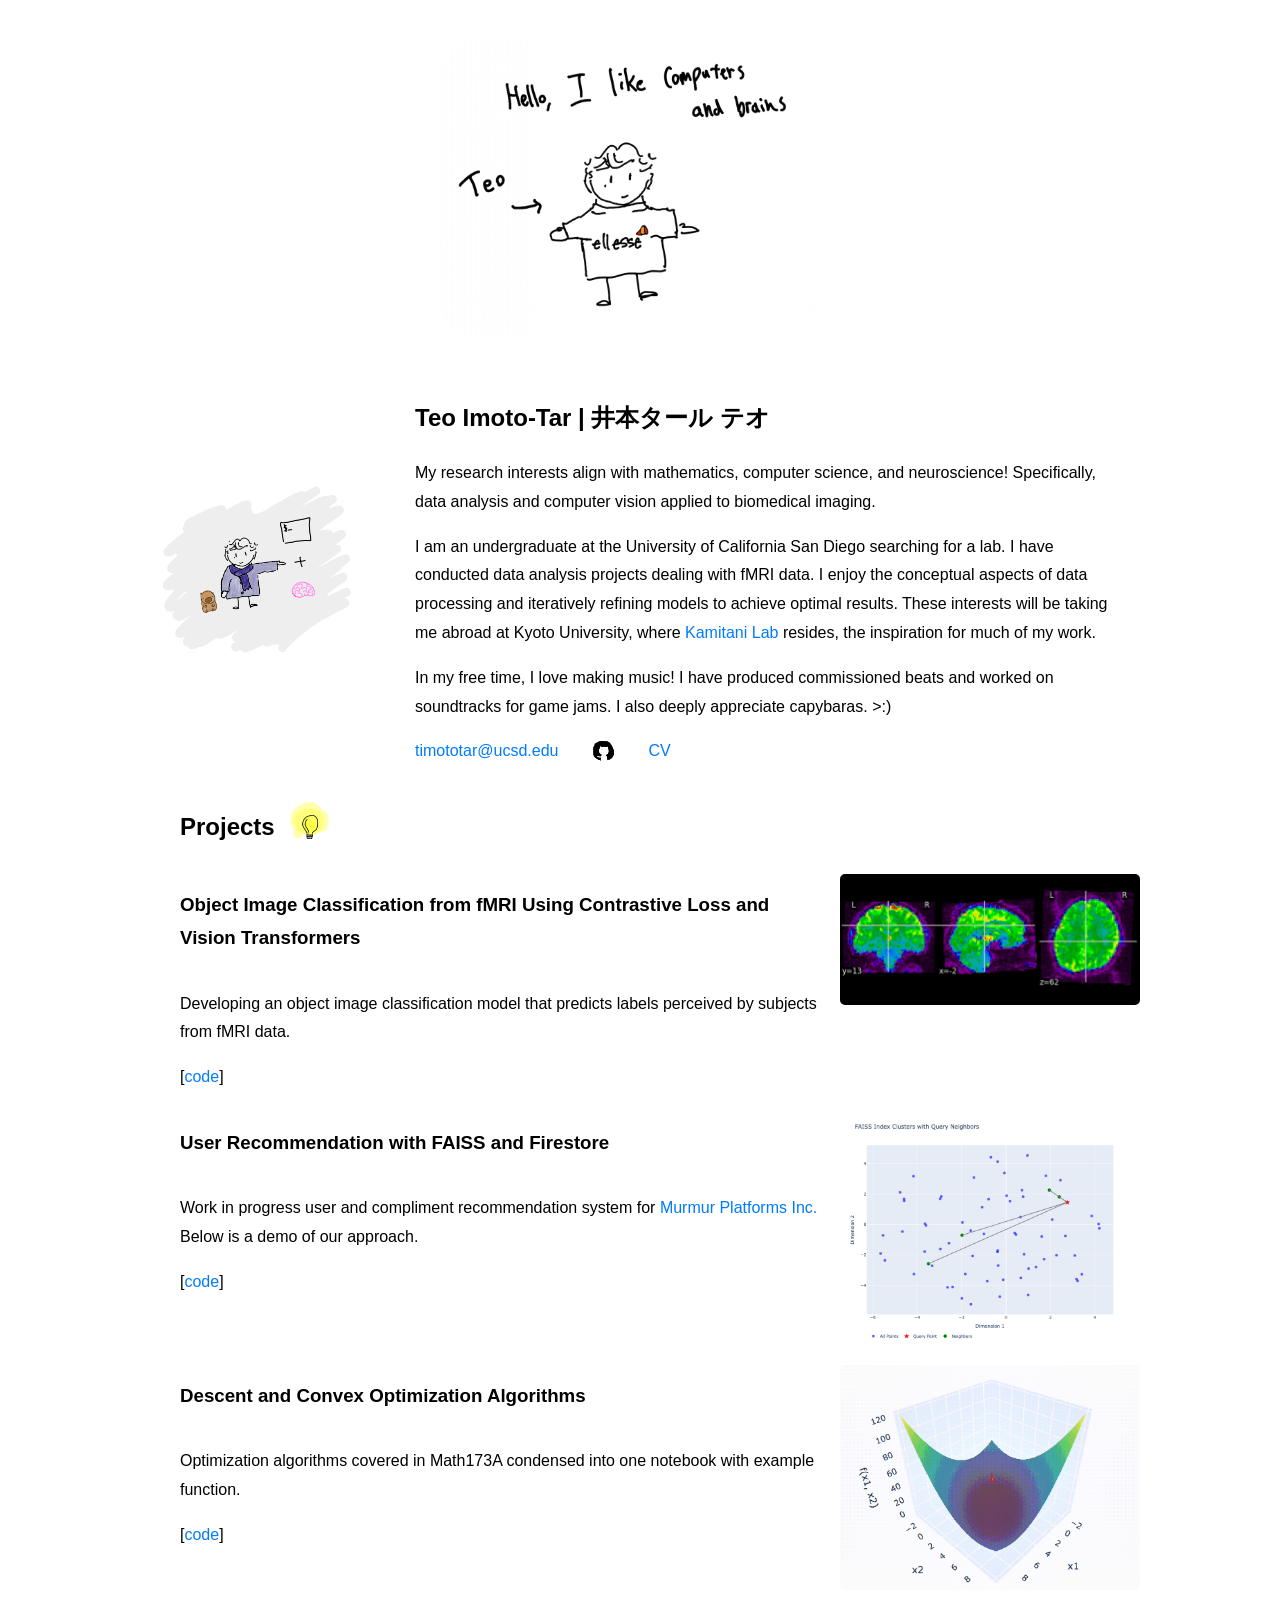
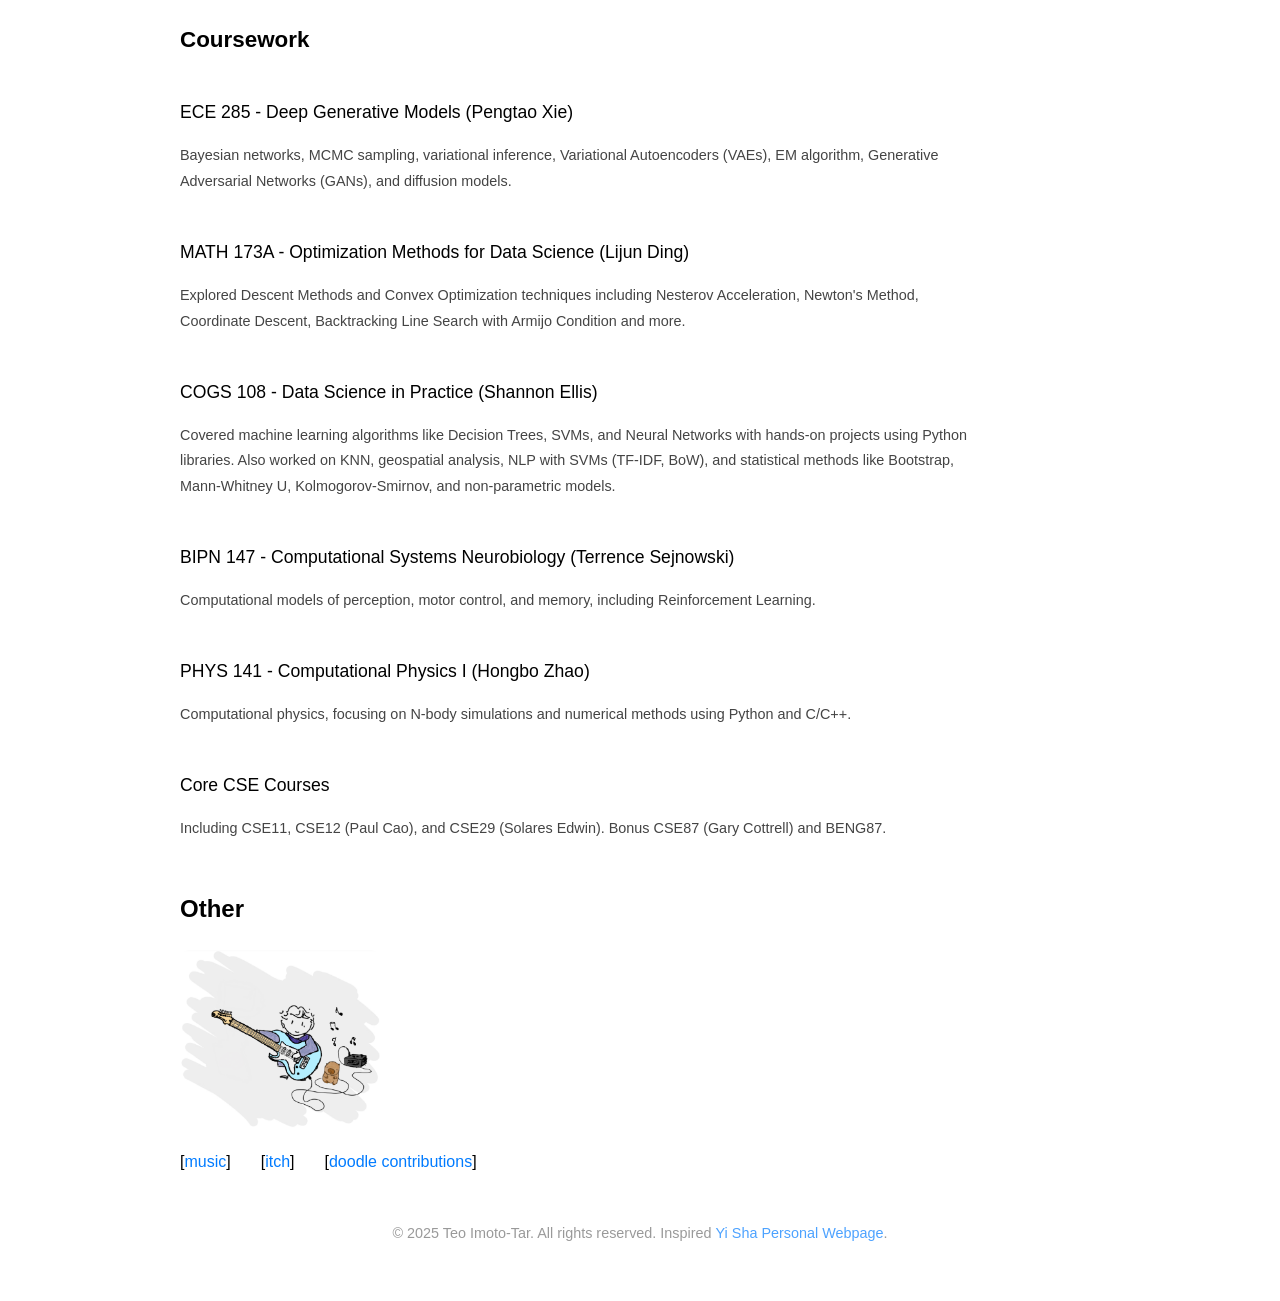
==== index.html @ 635586ae "updated coursework" ====
<!DOCTYPE html>
<html lang="en">
<head>
    <meta charset="UTF-8">
    <meta name="viewport" content="width=device-width, initial-scale=1.0">
    <title>Teo I | Home</title>
    <link rel="stylesheet" href="styles.css">
    <link rel="icon" type="image/png" href="images/favicon.png">
</head>
<body>

    <header>
        <img src="images/profile.png" alt="Profile Photo">
    </header>

    <main>

        <!-- About Me Section -->
        <section class="about-me">
            <img src="images/about.png" alt="About">
            <div class="text">
                <h1>Teo Imoto-Tar | 井本タール テオ</h1>
                <p>My research interests align with mathematics, computer science, and neuroscience! Specifically, data analysis and computer vision applied to biomedical imaging.</p>
                <p>
                    I am an undergraduate at the University of California San Diego searching for a lab. 
                    I have conducted data analysis projects dealing with fMRI data. 
                    I enjoy the conceptual aspects of data processing and iteratively refining models to achieve optimal results.
                    These interests will be taking me abroad at Kyoto University, where 
                    <a href="https://github.com/KamitaniLab" target="_blank" class="inline-link">Kamitani Lab</a> 
                    resides, the inspiration for much of my work.
                </p>
                <p>
                    In my free time, I love making music! 
                    I have produced commissioned beats and worked on soundtracks for game jams. 
                    I also deeply appreciate capybaras. >:)
                </p>
                <div class="links-container">
                    <a href="mailto:timototar@ucsd.edu">timototar@ucsd.edu</a>
                    <a href="https://github.com/teooi">
                        <img src="images/github-logo.png" alt="GitHub" class="github-logo">
                    </a>
                    <a href="https://drive.google.com/file/d/1elG1N_GivYynRTJnA8LWXSG4OLt0GSvg/view?usp=drive_link">CV</a>
                </div>
            </div>
        </section>

        <section class="projects">
            <h2 class="projects-title">
                Projects <img src="images/projects.png" alt="Projects Icon" class="projects-icon">
            </h2>
        
            <div class="project">
                <div class="project-text">
                    <h3>Object Image Classification from fMRI Using Contrastive Loss and Vision Transformers</h3>
                    <p>Developing an object image classification model that predicts labels perceived by subjects from fMRI data.</p>
                    <div class="project-links">
                        <span class="bracket">[</span><a href="https://github.com/teooi/banana-brain-project">code</a><span class="bracket">]</span>
                    </div>
                </div>
                <img src="images/project1.png" alt="Project 1 GIF" class="project-gif">
            </div>
        
            <div class="project">
                <div class="project-text">
                    <h3>User Recommendation with FAISS and Firestore</h3>
                    <p>
                        Work in progress user and compliment recommendation system for 
                        <a href="https://www.murmurmatch.com/home" target="_blank" class="inline-link"> 
                            Murmur Platforms Inc.
                        </a> 
                        Below is a demo of our approach.
                    </p>
                    
                    <div class="project-links">
                        <span class="bracket">[</span><a href="https://colab.research.google.com/drive/1u8YWpkzm4wPidnpswnSAYh4k8OkJRjZP?usp=sharing">code</a><span class="bracket">]</span>
                    </div>
                </div>
                <img src="images/recommending-system-plot.png" alt="User Rec" class="project-gif">
            </div>
        
            <div class="project">
                <div class="project-text">
                    <h3>Descent and Convex Optimization Algorithms</h3>
                    <p>Optimization algorithms covered in Math173A condensed into one notebook with example function.</p>
                    <div class="project-links">
                        <span class="bracket">[</span><a href="https://github.com/teooi/optimization-algorithms">code</a><span class="bracket">]</span>
                    </div>
                </div>
                <img src="images/project3.gif" alt="Project 3 GIF" class="project-gif">
            </div>
        </section>

        <!-- Coursework Section -->
        <section class="coursework">
            <h2 class="coursework-title">Coursework</h2>

            <div class="course">
                <div class="course-text">
                    <h3>ECE 285 - Deep Generative Models (Pengtao Xie)</h3>
                    <p>Bayesian networks, MCMC sampling, variational inference, Variational Autoencoders (VAEs), EM algorithm, Generative Adversarial Networks (GANs), and diffusion models.</p>
                </div>
            </div>

            <div class="course">
                <div class="course-text">
                    <h3>MATH 173A - Optimization Methods for Data Science (Lijun Ding)</h3>
                    <p>Explored Descent Methods and Convex Optimization techniques including Nesterov Acceleration, Newton's Method, Coordinate Descent, Backtracking Line Search with Armijo Condition and more. </p>
                </div>
            </div>

            <div class="course">
                <div class="course-text">
                    <h3>COGS 108 - Data Science in Practice (Shannon Ellis)</h3>
                    <p>Covered machine learning algorithms like Decision Trees, SVMs, and Neural Networks with hands-on projects using Python libraries. Also worked on KNN, geospatial analysis, NLP with SVMs (TF-IDF, BoW), and statistical methods like Bootstrap, Mann-Whitney U, Kolmogorov-Smirnov, and non-parametric models.</p>
                </div>
            </div>

            <div class="course">
                <div class="course-text">
                    <h3>BIPN 147 - Computational Systems Neurobiology (Terrence Sejnowski)</h3>
                    <p>Computational models of perception, motor control, and memory, including Reinforcement Learning.</p>
                </div>
            </div>

            <div class="course">
                <div class="course-text">
                    <h3>PHYS 141 - Computational Physics I (Hongbo Zhao)</h3>
                    <p>Computational physics, focusing on N-body simulations and numerical methods using Python and C/C++.</p>
                </div>
            </div>

            <div class="course">
                <div class="course-text">
                    <h3>Core CSE Courses</h3>
                    <p>Including CSE11, CSE12 (Paul Cao), and CSE29 (Solares Edwin). Bonus CSE87 (Gary Cottrell) and BENG87.</p>
                </div>
            </div>
        </section>

    <!-- Other Section -->
    <section class="other">
        <h2 class="other-title">Other</h2>
        <img src="images/other.png" alt="Other Section Image" class="other-image">
        <div class="other-links">
            <span class="bracket">[</span><a href="https://soundcloud.com/pr0dteo/sets/funky_piano_dog">music</a><span class="bracket">]</span>
            <span class="space"></span>
            <span class="bracket">[</span><a href="https://teooi.itch.io/">itch</a><span class="bracket">]</span>
            <span class="space"></span>
            <span class="bracket">[</span><a href="contributions.html">doodle contributions</a><span class="bracket">]</span>
        </div>
    </section>

    </main>

    <footer>
        <p>&copy; 2025 Teo Imoto-Tar. All rights reserved. Inspired 
            <a href="https://yswhynot.github.io/#publication" target="_blank">Yi Sha Personal Webpage</a>.
        </p>
        
    </footer>

</body>
</html>
---- styles.css ----
body {
    font-family: 'Inter', sans-serif;
    margin: 0;
    padding: 40px;
    line-height: 1.8;
    display: flex;
    flex-direction: column;
    min-height: 100vh;
}

main {
    flex: 1;
}

header {
    text-align: center;
    margin-bottom: 30px;
}

header img {
    width: 400px;
    border-radius: 10%;
}

img {
    user-drag: none;
    -webkit-user-drag: none;
    pointer-events: none;
    -webkit-user-select: none;
    -moz-user-select: none;
    -ms-user-select: none;
    user-select: none;
}

footer {
    text-align: center;
    font-size: 0.9em;
    color: rgba(0, 0, 0, 0.4);
    /* margin-top: 30px; */
    /* padding-bottom: 10px; */
}

footer a {
    color: rgba(0, 123, 255, 0.7);
    text-decoration: none;
    font-weight: 500;
}

.about-me, .projects, .coursework, .other {
    max-width: 1000px;
    margin: 0 auto 30px;
}

.about-me {
    display: flex;
    align-items: center;
    gap: 25px;
}

.about-me img {
    width: 250px;
    border-radius: 15px;
}

.about-me .text {
    flex: 1;
    max-width: 700px;
}

.links-container {
    display: flex;
    gap: 30px;
}

.links-container a, .project-links a, .inline-link, .other-links a {
    color: #007bff;
    text-decoration: none;
    font-weight: normal;
}

.github-logo {
    width: 30px !important;
}

.projects-title, .other-title, .coursework-title {
    display: flex;
    align-items: center;
    gap: 10px;
    margin-left: 40px;
}

.projects-icon, .other-icon, .coursework-icon {
    width: 50px;
    position: relative;
    top: -5px;
}

.project {
    display: flex;
    justify-content: space-between;
    align-items: flex-start;
    padding-left: 40px;
    margin-bottom: 15px;
}

.project-text {
    flex: 1;
    max-width: 800px;
    display: flex;
    flex-direction: column;
    justify-content: center;
}

.project-text h3 {
    font-weight: 550;
}

.project img, .project-gif {
    width: 150px;
    object-fit: cover;
    margin-left: 20px;
    border-radius: 5px;
    margin-top: 5px;
}

.project-gif {
    width: 300px !important;
}

.coursework-title {
    font-size: 1.4em;
}

.coursework-icon {
    width: 40px;
    position: relative;
    top: -3px;
}

.course {
    display: flex;
    justify-content: space-between;
    align-items: center;
    margin-left: 40px;
    margin-bottom: 10px;
}

.course-text {
    flex: 1;
    max-width: 800px;
}

.course-text h3 {
    font-weight: 500;
    font-size: 1.1em;
    margin-bottom: 3px;
}

.course-text p {
    font-size: 0.9em;
    color: #444;
}

.other-links {
    display: flex;
    align-items: center;
    margin-left: 40px;
}

.space {
    width: 30px;
    display: inline-block;
}

.bracket {
    color: #000;
}

.back-link {
    text-decoration: none;
    color: #007bff;
    font-weight: normal;
}

.back-link:visited,
.back-link:active,
.back-link:hover {
    color: #007bff; 
    text-decoration: none;
}

.other-image {
    display: block;
    margin: 20px auto;
    max-width: 20%; 
    height: auto;
    border-radius: 10px;
    margin-left: 4%; 
}

.contribution-image {
    display: block;
    margin: 20px auto;
    width: 30%; 
    height: auto;
    aspect-ratio: 4 / 3;  
}

/* MOBILE SUPPORT */

@media (max-width: 768px) {
    body {
        padding: 20px;
    }

    header img {
        width: 80%;
    }

    .about-me {
        flex-direction: column;
        text-align: center;
    }

    .about-me img {
        width: 70%;
    }

    .links-container {
        flex-direction: column;
        gap: 15px;
        align-items: center;
    }

    .projects-title, .coursework-title {
        margin-left: 10px;
        font-size: 1.5em;
    }

    .project {
        flex-direction: column;
        align-items: center;
        text-align: center;
        padding-left: 0;
    }

    .project img, .project-gif {
        width: 90%;
        margin: 10px 0;
    }

    .other {
        display: none !important;
    }

    .other-links {
        display: none;
    }
}
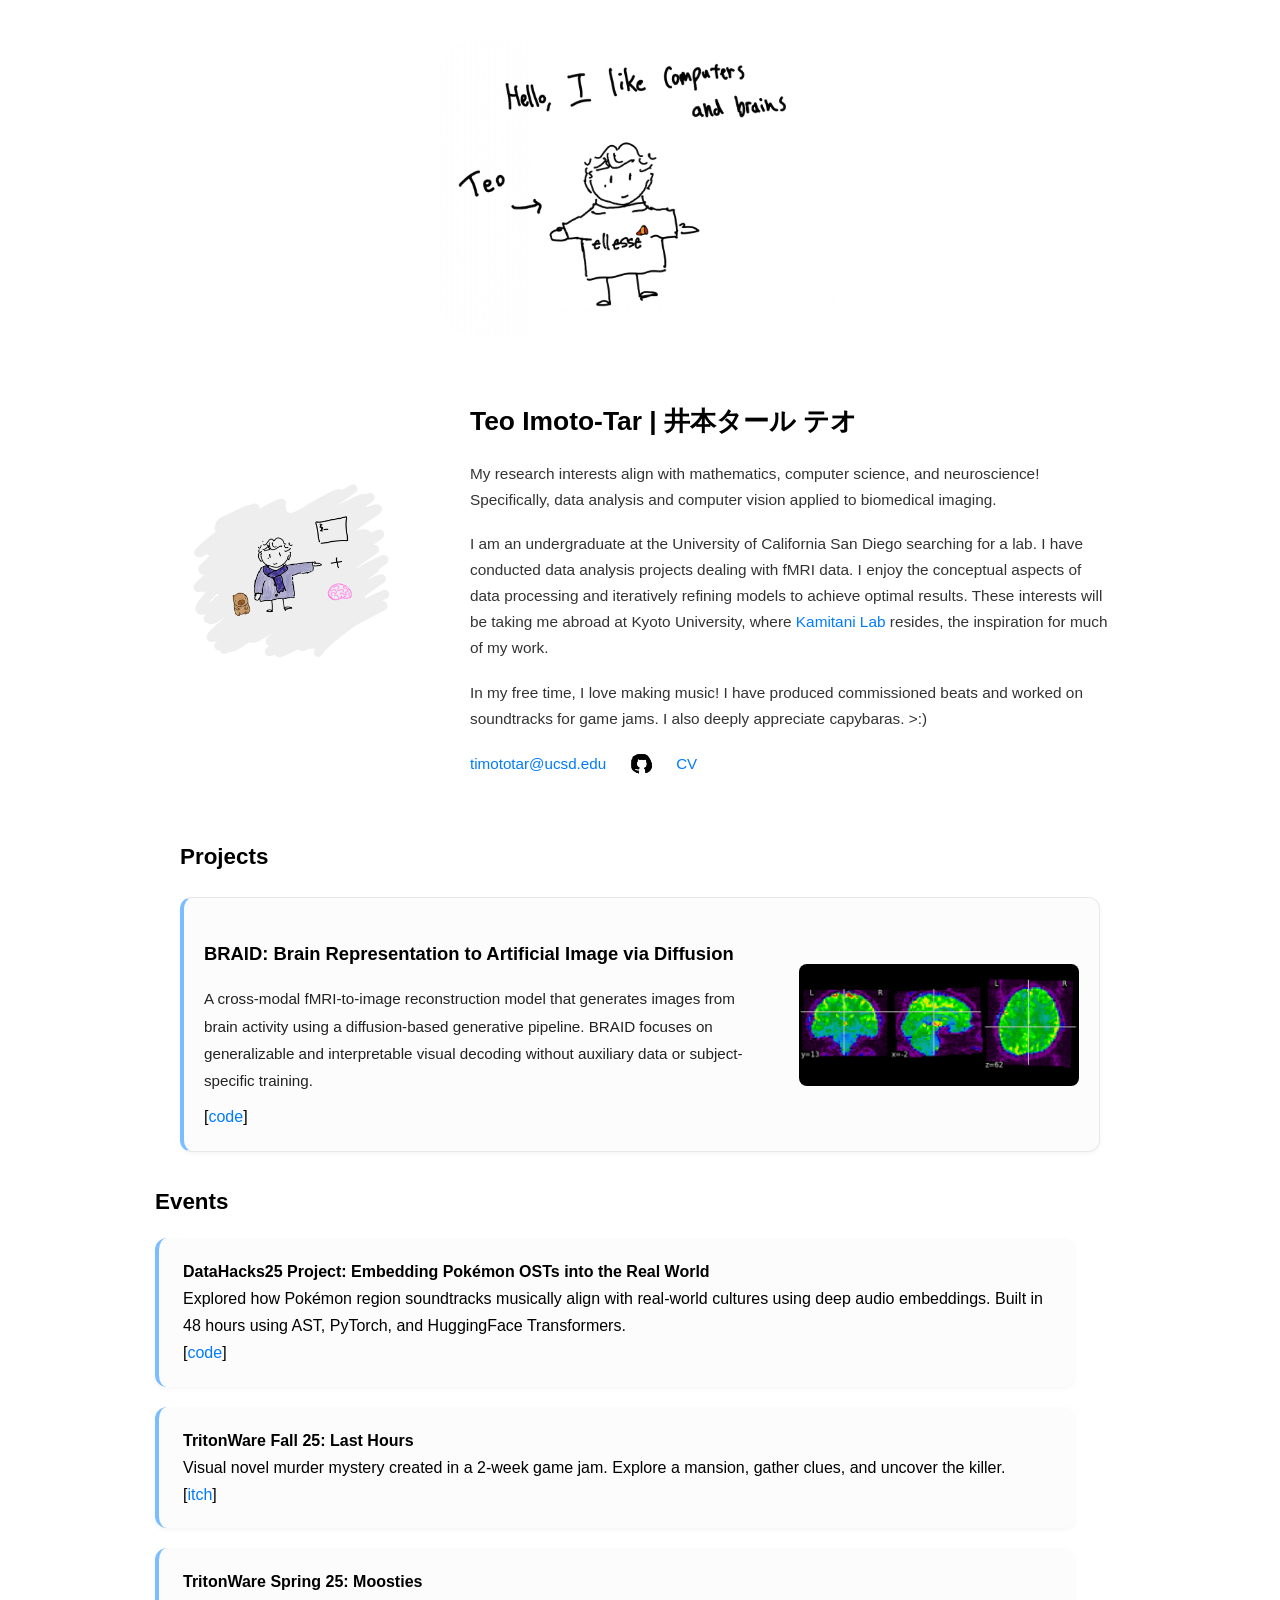
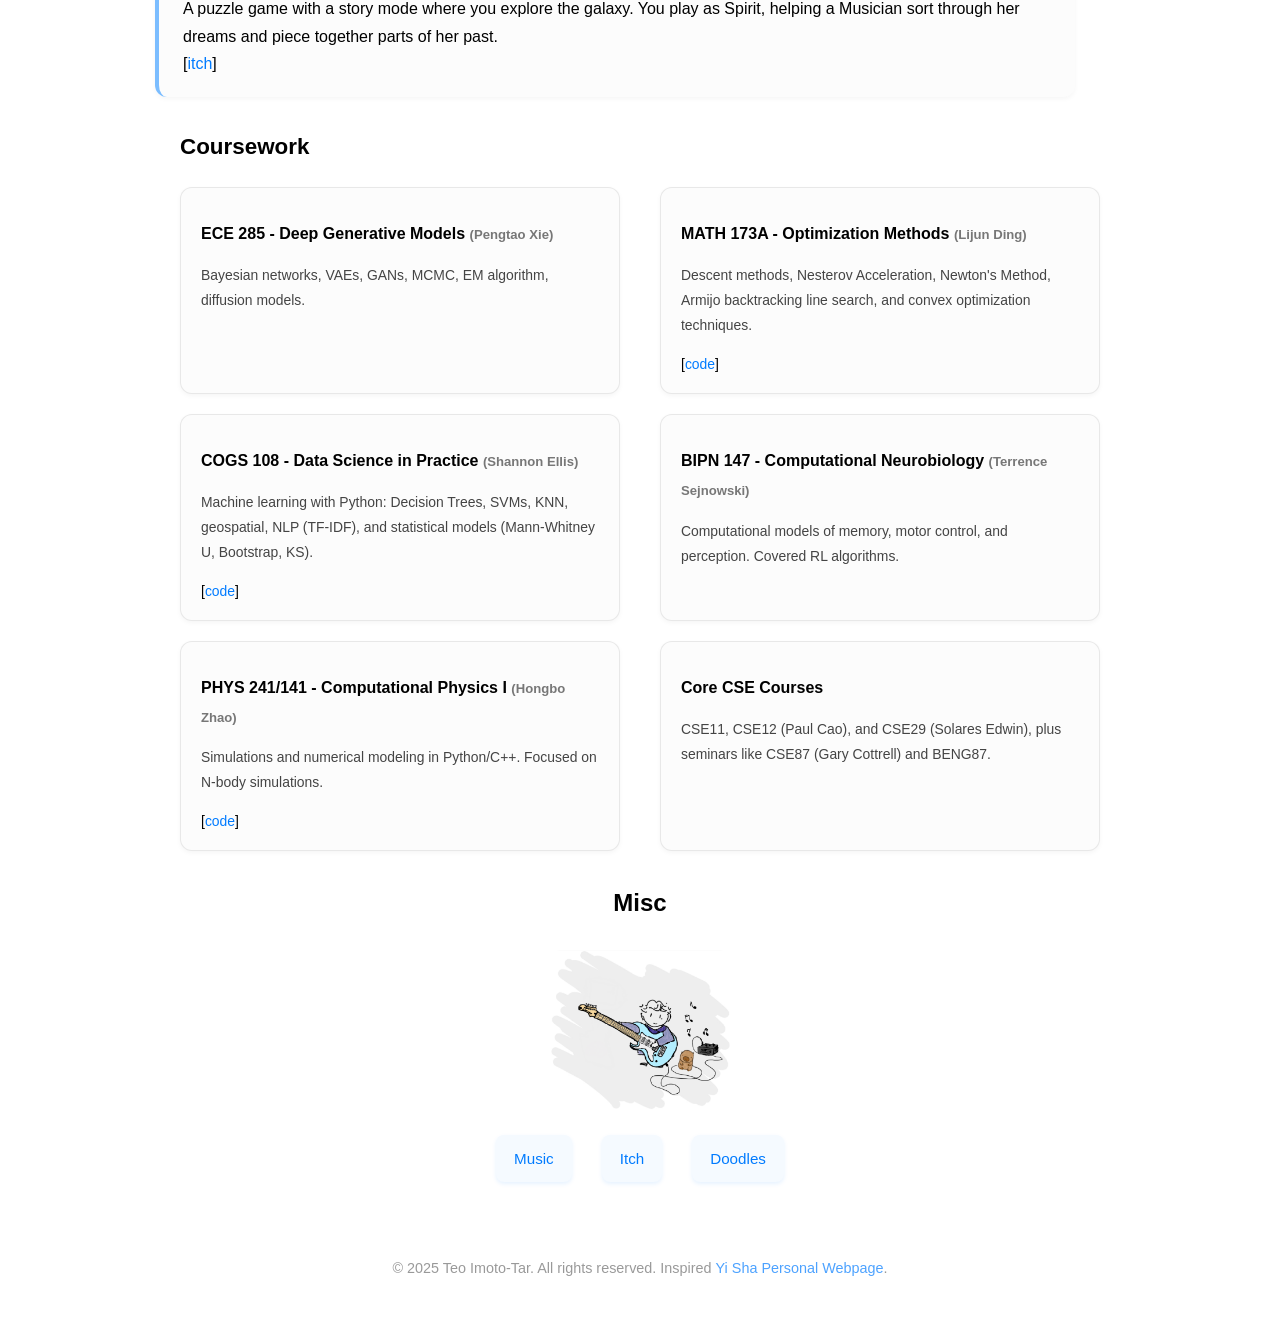
==== commit 7d942e63: "major layout update, added events, and reoganization" ====
--- a/index.html
+++ b/index.html
@@ -46,21 +46,23 @@
 
         <section class="projects">
             <h2 class="projects-title">
-                Projects <img src="images/projects.png" alt="Projects Icon" class="projects-icon">
+                Projects
             </h2>
         
             <div class="project">
                 <div class="project-text">
-                    <h3>Object Image Classification from fMRI Using Contrastive Loss and Vision Transformers</h3>
-                    <p>Developing an object image classification model that predicts labels perceived by subjects from fMRI data.</p>
-                    <div class="project-links">
-                        <span class="bracket">[</span><a href="https://github.com/teooi/banana-brain-project">code</a><span class="bracket">]</span>
-                    </div>
+                  <h3>BRAID: Brain Representation to Artificial Image via Diffusion</h3>
+                  <p>
+                    A cross-modal fMRI-to-image reconstruction model that generates images from brain activity using a diffusion-based generative pipeline. BRAID focuses on generalizable and interpretable visual decoding without auxiliary data or subject-specific training. 
+                  </p>
+                  <div class="project-links">
+                    <span class="bracket">[</span><a href="https://github.com/teooi/banana-brain-project">code</a><span class="bracket">]</span>
+                  </div>
                 </div>
-                <img src="images/project1.png" alt="Project 1 GIF" class="project-gif">
-            </div>
+                <img src="images/project1.png" alt="BRAID Project Visual" class="project-gif">
+              </div>              
         
-            <div class="project">
+            <!-- <div class="project">
                 <div class="project-text">
                     <h3>User Recommendation with FAISS and Firestore</h3>
                     <p>
@@ -76,77 +78,95 @@
                     </div>
                 </div>
                 <img src="images/recommending-system-plot.png" alt="User Rec" class="project-gif">
-            </div>
-        
-            <div class="project">
-                <div class="project-text">
-                    <h3>Descent and Convex Optimization Algorithms</h3>
-                    <p>Optimization algorithms covered in Math173A condensed into one notebook with example function.</p>
-                    <div class="project-links">
-                        <span class="bracket">[</span><a href="https://github.com/teooi/optimization-algorithms">code</a><span class="bracket">]</span>
-                    </div>
-                </div>
-                <img src="images/project3.gif" alt="Project 3 GIF" class="project-gif">
-            </div>
+            </div> -->
+        </section>  
+
+        <!-- Events Section -->
+        <section class="events">
+            <h2 class="events-title">Events</h2>
+            <p class="events-intro">
+            </p>
+            <ul class="event-list">
+                <li>
+                    <strong>DataHacks25 Project: Embedding Pokémon OSTs into the Real World</strong>
+                    Explored how Pokémon region soundtracks musically align with real-world cultures using deep audio embeddings. Built in 48 hours using AST, PyTorch, and HuggingFace Transformers. <br>
+                    <span class="bracket">[</span><a href="https://github.com/BenM2405/DataHacks25-Project" target="_blank">code</a><span class="bracket">]</span>
+                </li>
+                <li>
+                    <strong>TritonWare Fall 25: Last Hours</strong>Visual novel murder mystery created in a 2-week game jam. Explore a mansion, gather clues, and uncover the killer.<br>
+                    <span class="bracket">[</span><a href="https://teooi.itch.io/last-hours" target="_blank">itch</a><span class="bracket">]</span>
+                </li>
+                <li>
+                    <strong>TritonWare Spring 25: Moosties</strong>A puzzle game with a story mode where you explore the galaxy. You play as Spirit, helping a Musician sort through her dreams and piece together parts of her past.<br>
+                    <span class="bracket">[</span><a href="https://bmen.itch.io/mootsies" target="_blank">itch</a><span class="bracket">]</span>
+                </li>
+            </ul>
         </section>
 
         <!-- Coursework Section -->
         <section class="coursework">
             <h2 class="coursework-title">Coursework</h2>
-
-            <div class="course">
-                <div class="course-text">
-                    <h3>ECE 285 - Deep Generative Models (Pengtao Xie)</h3>
-                    <p>Bayesian networks, MCMC sampling, variational inference, Variational Autoencoders (VAEs), EM algorithm, Generative Adversarial Networks (GANs), and diffusion models.</p>
+        
+            <div class="course-grid">
+                <div class="course">
+                    <div class="course-text">
+                        <h3>ECE 285 - Deep Generative Models <span class="instructor">(Pengtao Xie)</span></h3>
+                        <p>Bayesian networks, VAEs, GANs, MCMC, EM algorithm, diffusion models.</p>
+                    </div>
+                </div>
+        
+                <div class="course">
+                    <div class="course-text">
+                        <h3>MATH 173A - Optimization Methods <span class="instructor">(Lijun Ding)</span></h3>
+                        <p>Descent methods, Nesterov Acceleration, Newton's Method, Armijo backtracking line search, and convex optimization techniques.</p>
+                        <p><span class="bracket">[</span><a href="https://github.com/teooi/optimization-algorithms" target="_blank">code</a><span class="bracket">]</span></p>
+                    </div>
+                </div>
+        
+                <div class="course">
+                    <div class="course-text">
+                        <h3>COGS 108 - Data Science in Practice <span class="instructor">(Shannon Ellis)</span></h3>
+                        <p>Machine learning with Python: Decision Trees, SVMs, KNN, geospatial, NLP (TF-IDF), and statistical models (Mann-Whitney U, Bootstrap, KS).</p>
+                        <p><span class="bracket">[</span><a href="https://colab.research.google.com/drive/1bCE7qzQdaXU0yKBjwqyybgUJS8KKsq3V?usp=sharing" target="_blank">code</a><span class="bracket">]</span></p>
+                    </div>
+                </div>
+        
+                <div class="course">
+                    <div class="course-text">
+                        <h3>BIPN 147 - Computational Neurobiology <span class="instructor">(Terrence Sejnowski)</span></h3>
+                        <p>Computational models of memory, motor control, and perception. Covered RL algorithms.</p>
+                    </div>
+                </div>
+        
+                <div class="course">
+                    <div class="course-text">
+                        <h3>PHYS 241/141 - Computational Physics I <span class="instructor">(Hongbo Zhao)</span></h3>
+                        <p>Simulations and numerical modeling in Python/C++. Focused on N-body simulations.</p>
+                        <p><span class="bracket">[</span><a href="https://colab.research.google.com/drive/1GfSQRMckCEhZ-2vHjZ37QWXEpIgXImDG?usp=sharing" target="_blank">code</a><span class="bracket">]</span></p>
+                    </div>
+                </div>
+        
+                <div class="course">
+                    <div class="course-text">
+                        <h3>Core CSE Courses</h3>
+                        <p>CSE11, CSE12 (Paul Cao), and CSE29 (Solares Edwin), plus seminars like CSE87 (Gary Cottrell) and BENG87.</p>
+                    </div>
                 </div>
             </div>
-
-            <div class="course">
-                <div class="course-text">
-                    <h3>MATH 173A - Optimization Methods for Data Science (Lijun Ding)</h3>
-                    <p>Explored Descent Methods and Convex Optimization techniques including Nesterov Acceleration, Newton's Method, Coordinate Descent, Backtracking Line Search with Armijo Condition and more. </p>
-                </div>
-            </div>
-
-            <div class="course">
-                <div class="course-text">
-                    <h3>COGS 108 - Data Science in Practice (Shannon Ellis)</h3>
-                    <p>Covered machine learning algorithms like Decision Trees, SVMs, and Neural Networks with hands-on projects using Python libraries. Also worked on KNN, geospatial analysis, NLP with SVMs (TF-IDF, BoW), and statistical methods like Bootstrap, Mann-Whitney U, Kolmogorov-Smirnov, and non-parametric models.</p>
-                </div>
-            </div>
-
-            <div class="course">
-                <div class="course-text">
-                    <h3>BIPN 147 - Computational Systems Neurobiology (Terrence Sejnowski)</h3>
-                    <p>Computational models of perception, motor control, and memory, including Reinforcement Learning.</p>
-                </div>
-            </div>
-
-            <div class="course">
-                <div class="course-text">
-                    <h3>PHYS 141 - Computational Physics I (Hongbo Zhao)</h3>
-                    <p>Computational physics, focusing on N-body simulations and numerical methods using Python and C/C++.</p>
-                </div>
-            </div>
-
-            <div class="course">
-                <div class="course-text">
-                    <h3>Core CSE Courses</h3>
-                    <p>Including CSE11, CSE12 (Paul Cao), and CSE29 (Solares Edwin). Bonus CSE87 (Gary Cottrell) and BENG87.</p>
-                </div>
-            </div>
-        </section>
+        </section>        
 
     <!-- Other Section -->
     <section class="other">
-        <h2 class="other-title">Other</h2>
+        <h2 class="other-title">Misc</h2>
+    
+        <div class="other-wrapper">
         <img src="images/other.png" alt="Other Section Image" class="other-image">
-        <div class="other-links">
-            <span class="bracket">[</span><a href="https://soundcloud.com/pr0dteo/sets/funky_piano_dog">music</a><span class="bracket">]</span>
-            <span class="space"></span>
-            <span class="bracket">[</span><a href="https://teooi.itch.io/">itch</a><span class="bracket">]</span>
-            <span class="space"></span>
-            <span class="bracket">[</span><a href="contributions.html">doodle contributions</a><span class="bracket">]</span>
+    
+        <div class="other-links-wrapper">
+            <a href="https://soundcloud.com/pr0dteo/sets/funky_piano_dog" target="_blank" class="other-link">Music</a>
+            <a href="https://teooi.itch.io/" target="_blank" class="other-link">Itch</a>
+            <a href="contributions.html" target="_blank" class="other-link"> Doodles</a>
+        </div>
         </div>
     </section>
 
--- a/styles.css
+++ b/styles.css
@@ -1,3 +1,5 @@
+/* ========== GLOBAL LAYOUT ========== */
+
 body {
     font-family: 'Inter', sans-serif;
     margin: 0;
@@ -12,32 +14,34 @@
     flex: 1;
 }
 
-header {
-    text-align: center;
-    margin-bottom: 30px;
-}
-
-header img {
-    width: 400px;
-    border-radius: 10%;
-}
-
 img {
     user-drag: none;
     -webkit-user-drag: none;
     pointer-events: none;
+    user-select: none;
     -webkit-user-select: none;
     -moz-user-select: none;
     -ms-user-select: none;
-    user-select: none;
-}
+}
+
+/* ========== HEADER ========== */
+
+header {
+    text-align: center;
+    margin-bottom: 30px;
+}
+
+header img {
+    width: 400px;
+    border-radius: 10%;
+}
+
+/* ========== FOOTER ========== */
 
 footer {
     text-align: center;
     font-size: 0.9em;
     color: rgba(0, 0, 0, 0.4);
-    /* margin-top: 30px; */
-    /* padding-bottom: 10px; */
 }
 
 footer a {
@@ -46,88 +50,216 @@
     font-weight: 500;
 }
 
-.about-me, .projects, .coursework, .other {
-    max-width: 1000px;
-    margin: 0 auto 30px;
-}
-
-.about-me {
-    display: flex;
-    align-items: center;
-    gap: 25px;
-}
-
-.about-me img {
-    width: 250px;
-    border-radius: 15px;
-}
-
-.about-me .text {
-    flex: 1;
-    max-width: 700px;
-}
-
-.links-container {
-    display: flex;
-    gap: 30px;
-}
-
-.links-container a, .project-links a, .inline-link, .other-links a {
+/* ========== LINKS ========== */
+
+a,
+a:visited,
+a:active {
     color: #007bff;
     text-decoration: none;
     font-weight: normal;
 }
 
-.github-logo {
-    width: 30px !important;
-}
-
-.projects-title, .other-title, .coursework-title {
+.links-container,
+.other-links-wrapper {
+    display: flex;
+    gap: 30px;
+    align-items: center;
+    flex-wrap: wrap;
+    justify-content: center;
+}
+
+.links-container a,
+.project-links a,
+.inline-link,
+.other-link {
+    color: #007bff;
+    text-decoration: none;
+}
+
+/* ========== ABOUT ME ========== */
+
+.about-me {
+    display: flex;
+    align-items: center; 
+    justify-content: center;
+    flex-wrap: wrap;
+    gap: 40px;
+    max-width: 1000px;
+    margin: 0 auto 60px;
+    padding: 0 20px;
+}
+
+.about-me img {
+    width: 260px;
+    max-width: 100%;
+    border-radius: 0; 
+    box-shadow: none; 
+    flex-shrink: 0;
+}
+
+.about-me .text {
+    flex: 1;
+    min-width: 280px;
+    max-width: 640px;
+}
+
+.about-me .text h1 {
+    font-size: 1.65em;
+    font-weight: 600;
+    margin-bottom: 14px;
+}
+
+.about-me .text p {
+    font-size: 0.96em;
+    line-height: 1.7;
+    margin-bottom: 18px;
+    color: #333;
+}
+
+.links-container {
+    margin-top: 12px;
+    display: flex;
+    flex-wrap: wrap;
+    gap: 20px;
+    align-items: center;
+    justify-content: flex-start;
+}
+
+.links-container a {
+    font-weight: 500;
+    color: #007bff;
+    display: flex;
+    align-items: center;
+    gap: 6px;
+    font-size: 0.95em;
+}
+
+/* ========== PROJECTS ========== */
+
+.projects {
+    max-width: 1000px;
+    margin: 0 auto 30px;
+}
+
+.projects-title {
     display: flex;
     align-items: center;
     gap: 10px;
     margin-left: 40px;
-}
-
-.projects-icon, .other-icon, .coursework-icon {
-    width: 50px;
-    position: relative;
-    top: -5px;
+    font-size: 1.4em;
+    font-weight: 600; /* Match Coursework and Other */
 }
 
 .project {
     display: flex;
     justify-content: space-between;
-    align-items: flex-start;
-    padding-left: 40px;
-    margin-bottom: 15px;
+    align-items: center; 
+    padding: 20px;
+    margin: 20px 40px;
+    border: 1px solid rgba(0, 0, 0, 0.08);
+    border-radius: 12px;
+    background-color: #fcfcfc;
+    box-shadow: 0 2px 5px rgba(0, 0, 0, 0.04);
+    transition: box-shadow 0.2s ease-in-out;
+    border-left: 4px solid #7bbdff;
+}
+
+.project:hover {
+    box-shadow: 0 4px 12px rgba(0, 0, 0, 0.1);
 }
 
 .project-text {
     flex: 1;
-    max-width: 800px;
-    display: flex;
-    flex-direction: column;
-    justify-content: center;
+    padding-right: 20px;
 }
 
 .project-text h3 {
-    font-weight: 550;
-}
-
-.project img, .project-gif {
-    width: 150px;
+    font-weight: 600;
+    font-size: 1.15em;
+    margin-bottom: 10px;
+}
+
+.project-text p {
+    font-size: 0.95em;
+    color: #222;
+    margin-bottom: 8px;
+}
+
+.project img,
+.project-gif {
+    width: 280px;
+    height: auto;
     object-fit: cover;
+    border-radius: 8px;
     margin-left: 20px;
-    border-radius: 5px;
-    margin-top: 5px;
-}
-
-.project-gif {
-    width: 300px !important;
+}
+
+/* ========== EVENTS ========== */
+
+.events {
+    max-width: 1000px;
+    margin: 0 auto 30px;
+    margin-left: 75px;
+    padding-right: 40px;
+}
+
+.events-title {
+    font-size: 1.4em;
+    font-weight: 600;
+    margin-left: 40px;
+    margin-bottom: 10px;
+}
+
+.events-intro {
+    font-size: 0.95em;
+    color: #444;
+    margin-left: 40px;
+    margin-bottom: 15px;
+}
+
+.event-list {
+    list-style-type: none;
+    padding: 0;
+    margin: 0 40px;
+}
+
+.event-list li {
+    background-color: #fcfcfc;
+    border-left: 4px solid #7bbdff;
+    padding: 20px 24px;
+    margin-bottom: 20px;
+    border-radius: 12px;
+    font-size: 1em;
+    line-height: 1.7;
+    box-shadow: 0 2px 5px rgba(0, 0, 0, 0.04);
+    transition: box-shadow 0.2s ease-in-out;
+    min-height: 50px; 
+}
+
+
+.event-list li:hover {
+    box-shadow: 0 4px 12px rgba(0, 0, 0, 0.08);
+}
+
+
+.event-list li strong {
+    display: block;
+    margin-bottom: 0;
+}
+
+/* ========== COURSEWORK ========== */
+
+.coursework {
+    max-width: 1000px;
+    margin: 0 auto 30px;
 }
 
 .coursework-title {
+    display: flex;
+    align-items: center;
+    gap: 10px;
+    margin-left: 40px;
     font-size: 1.4em;
 }
 
@@ -137,34 +269,96 @@
     top: -3px;
 }
 
+.course-grid {
+    display: grid;
+    grid-template-columns: repeat(auto-fit, minmax(380px, 1fr));
+    gap: 20px 40px;
+    margin: 20px 40px;
+}
+
 .course {
-    display: flex;
-    justify-content: space-between;
-    align-items: center;
-    margin-left: 40px;
-    margin-bottom: 10px;
-}
-
-.course-text {
-    flex: 1;
+    background-color: #fcfcfc;
+    border: 1px solid rgba(0, 0, 0, 0.08);
+    border-radius: 12px;
+    padding: 16px 20px;
+    box-shadow: 0 2px 5px rgba(0, 0, 0, 0.04);
+    transition: box-shadow 0.2s ease-in-out;
+}
+
+.course:hover {
+    box-shadow: 0 4px 12px rgba(0, 0, 0, 0.08);
+}
+
+.course-text h3 {
+    font-size: 1em;
+    font-weight: 600;
+    margin-bottom: 6px;
+}
+
+.course-text p {
+    font-size: 0.87em;
+    color: #444;
+    margin-bottom: 0;
+}
+
+.instructor {
+    font-size: 0.82em;
+    color: #777;
+}
+
+/* ========== OTHER SECTION ========== */
+
+.other {
     max-width: 800px;
-}
-
-.course-text h3 {
+    margin: 0 auto 60px;
+    padding: 0 40px;
+    text-align: center;
+}
+
+.other-title {
+    font-size: 1.5em;
+    font-weight: 600;
+    margin-bottom: 25px;
+}
+
+.other-wrapper {
+    display: flex;
+    flex-direction: column;
+    align-items: center;
+    gap: 25px;
+}
+
+.other-image {
+    width: 180px;
+    height: auto;
+    border-radius: 12px;
+}
+
+.other-image:hover {
+    transform: scale(1.04);
+}
+
+.other-link {
+    background-color: #f5faff;
+    color: #007bff;
+    padding: 10px 18px;
+    border-radius: 8px;
+    text-decoration: none;
+    font-size: 0.95em;
     font-weight: 500;
-    font-size: 1.1em;
-    margin-bottom: 3px;
-}
-
-.course-text p {
-    font-size: 0.9em;
-    color: #444;
-}
-
-.other-links {
-    display: flex;
-    align-items: center;
-    margin-left: 40px;
+    box-shadow: 0 2px 4px rgba(0, 123, 255, 0.1);
+    transition: background 0.2s, transform 0.2s;
+}
+
+.other-link:hover {
+    background-color: #e6f2ff;
+    transform: translateY(-2px);
+}
+
+/* ========== MISC ========== */
+
+.github-logo {
+    width: 30px !important;
 }
 
 .space {
@@ -176,37 +370,15 @@
     color: #000;
 }
 
-.back-link {
-    text-decoration: none;
-    color: #007bff;
-    font-weight: normal;
-}
-
-.back-link:visited,
-.back-link:active,
-.back-link:hover {
-    color: #007bff; 
-    text-decoration: none;
-}
-
-.other-image {
-    display: block;
-    margin: 20px auto;
-    max-width: 20%; 
-    height: auto;
-    border-radius: 10px;
-    margin-left: 4%; 
-}
-
 .contribution-image {
     display: block;
     margin: 20px auto;
-    width: 30%; 
+    width: 30%;
     height: auto;
-    aspect-ratio: 4 / 3;  
-}
-
-/* MOBILE SUPPORT */
+    aspect-ratio: 4 / 3;
+}
+
+/* ========== RESPONSIVE DESIGN ========== */
 
 @media (max-width: 768px) {
     body {
@@ -226,13 +398,17 @@
         width: 70%;
     }
 
-    .links-container {
+    .links-container,
+    .other-links-wrapper {
         flex-direction: column;
         gap: 15px;
         align-items: center;
     }
 
-    .projects-title, .coursework-title {
+    .projects-title,
+    .coursework-title,
+    .events-title,
+    .other-title {
         margin-left: 10px;
         font-size: 1.5em;
     }
@@ -241,19 +417,26 @@
         flex-direction: column;
         align-items: center;
         text-align: center;
-        padding-left: 0;
-    }
-
-    .project img, .project-gif {
+        margin: 20px;
+        padding: 20px;
+    }
+
+    .project img,
+    .project-gif {
         width: 90%;
         margin: 10px 0;
     }
 
-    .other {
-        display: none !important;
-    }
-
-    .other-links {
-        display: none;
-    }
-}
+    .events {
+        margin-left: 0;
+        padding-left: 0;
+    }
+
+    .event-list {
+        margin: 0 20px;
+    }
+
+    .other-image {
+        width: 140px;
+    }
+}
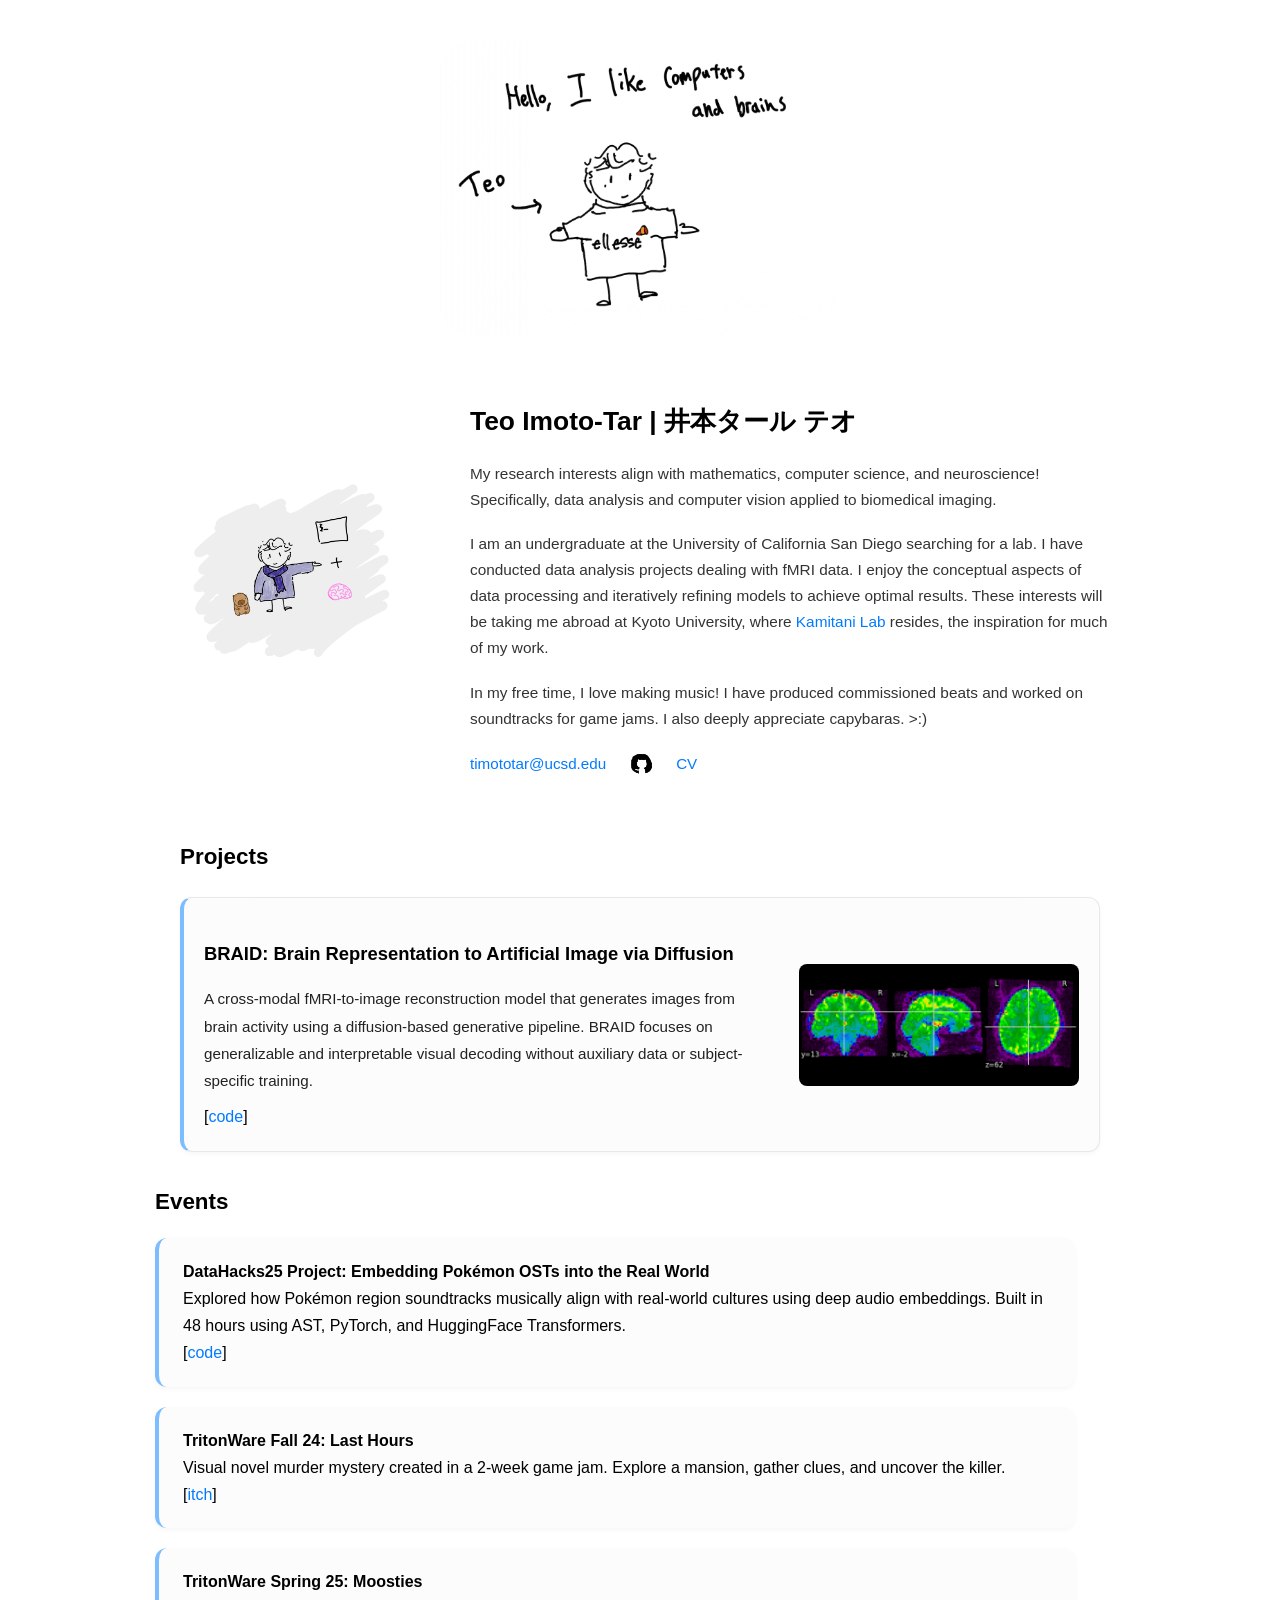
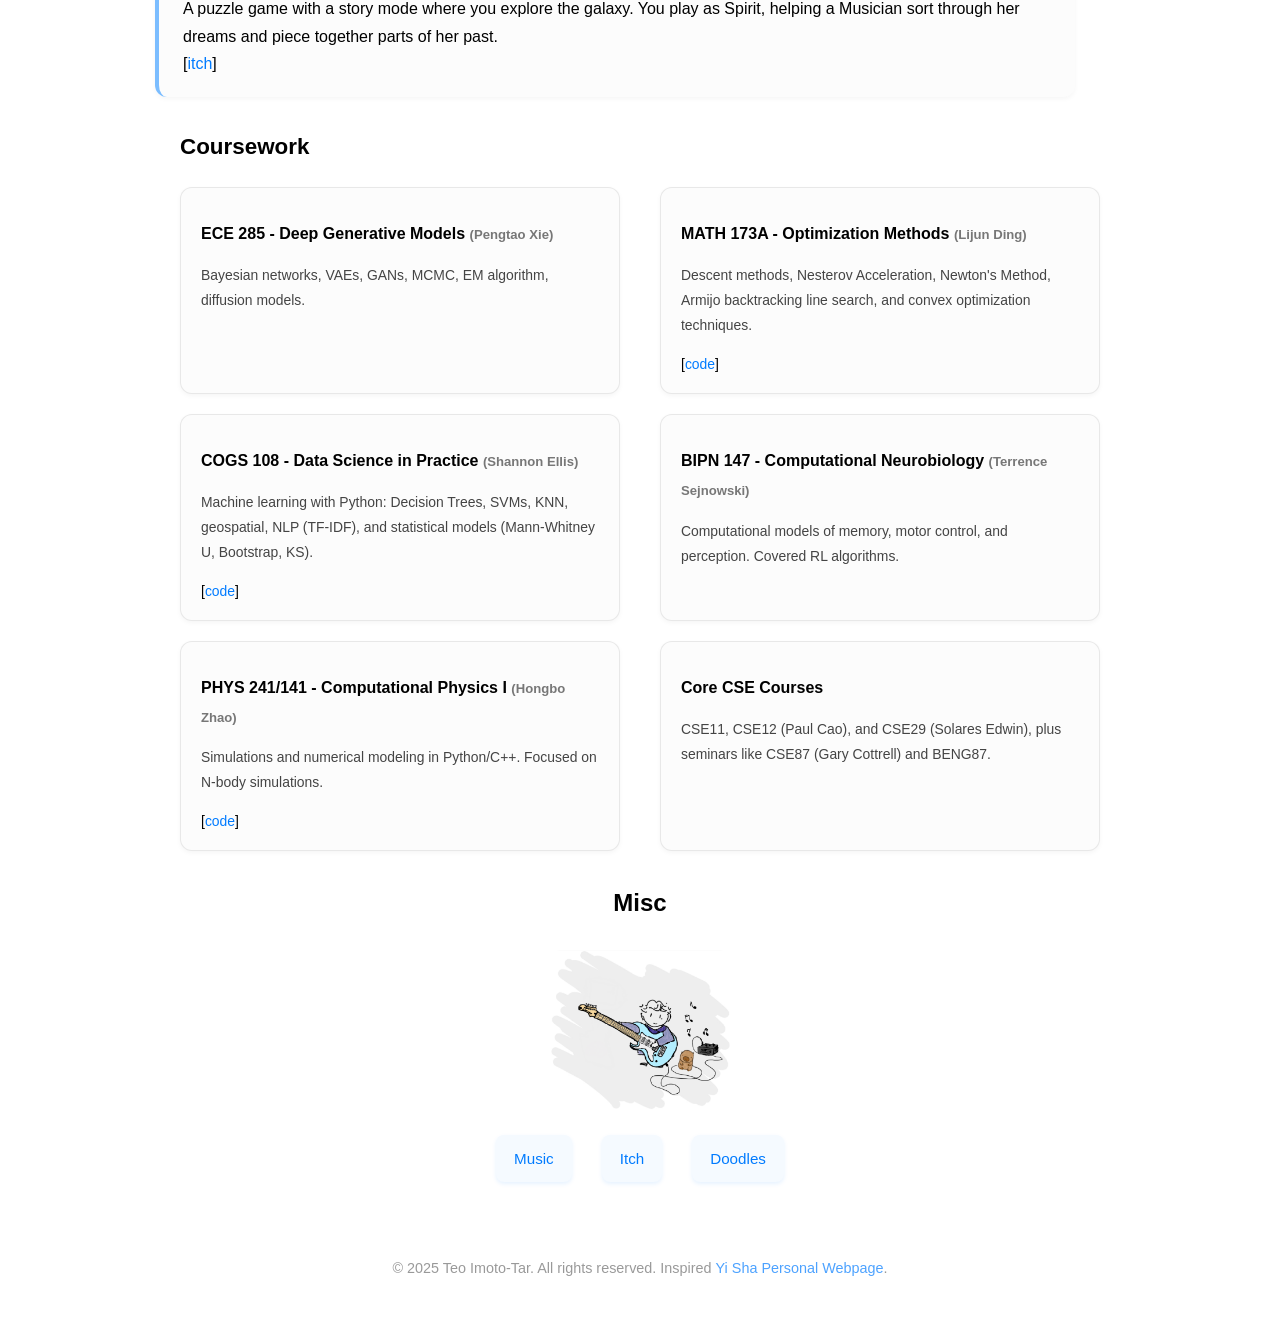
==== commit 1f3ddd98: "minor spelling" ====
--- a/index.html
+++ b/index.html
@@ -93,7 +93,7 @@
                     <span class="bracket">[</span><a href="https://github.com/BenM2405/DataHacks25-Project" target="_blank">code</a><span class="bracket">]</span>
                 </li>
                 <li>
-                    <strong>TritonWare Fall 25: Last Hours</strong>Visual novel murder mystery created in a 2-week game jam. Explore a mansion, gather clues, and uncover the killer.<br>
+                    <strong>TritonWare Fall 24: Last Hours</strong>Visual novel murder mystery created in a 2-week game jam. Explore a mansion, gather clues, and uncover the killer.<br>
                     <span class="bracket">[</span><a href="https://teooi.itch.io/last-hours" target="_blank">itch</a><span class="bracket">]</span>
                 </li>
                 <li>
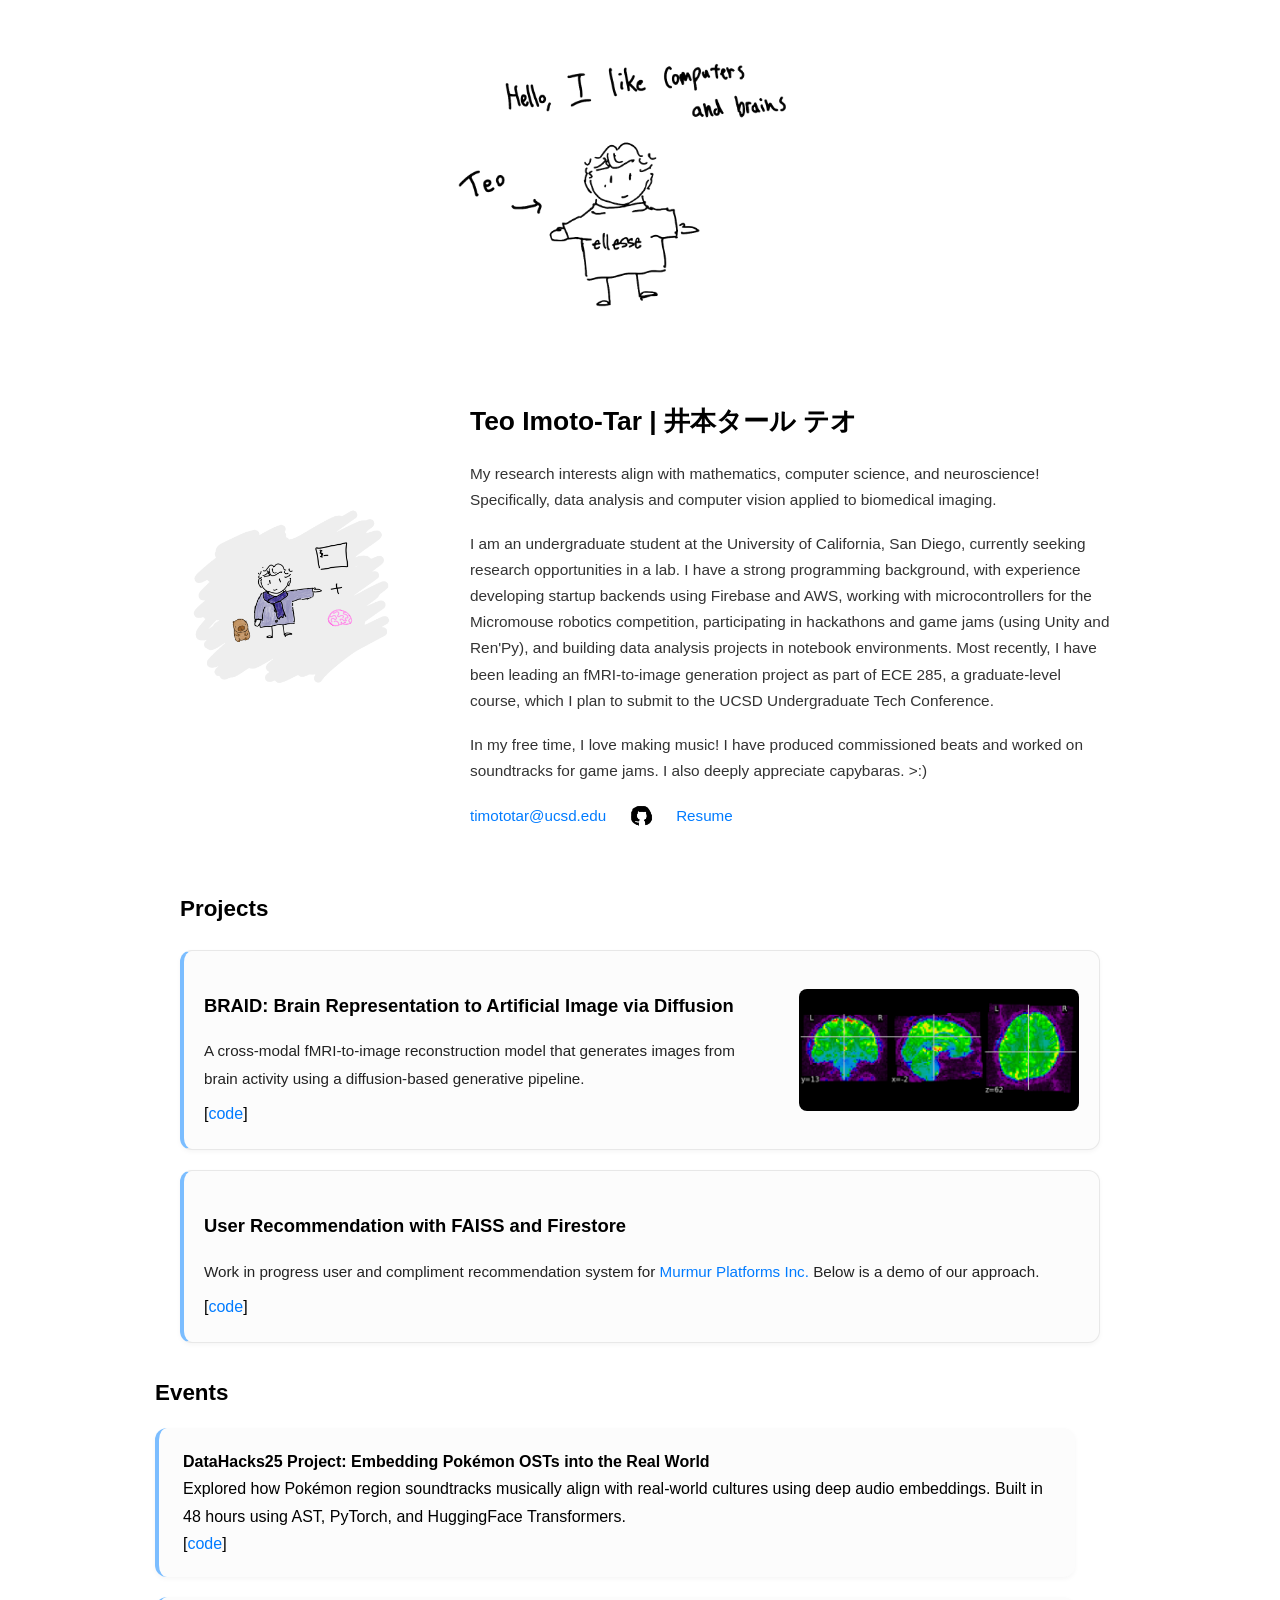
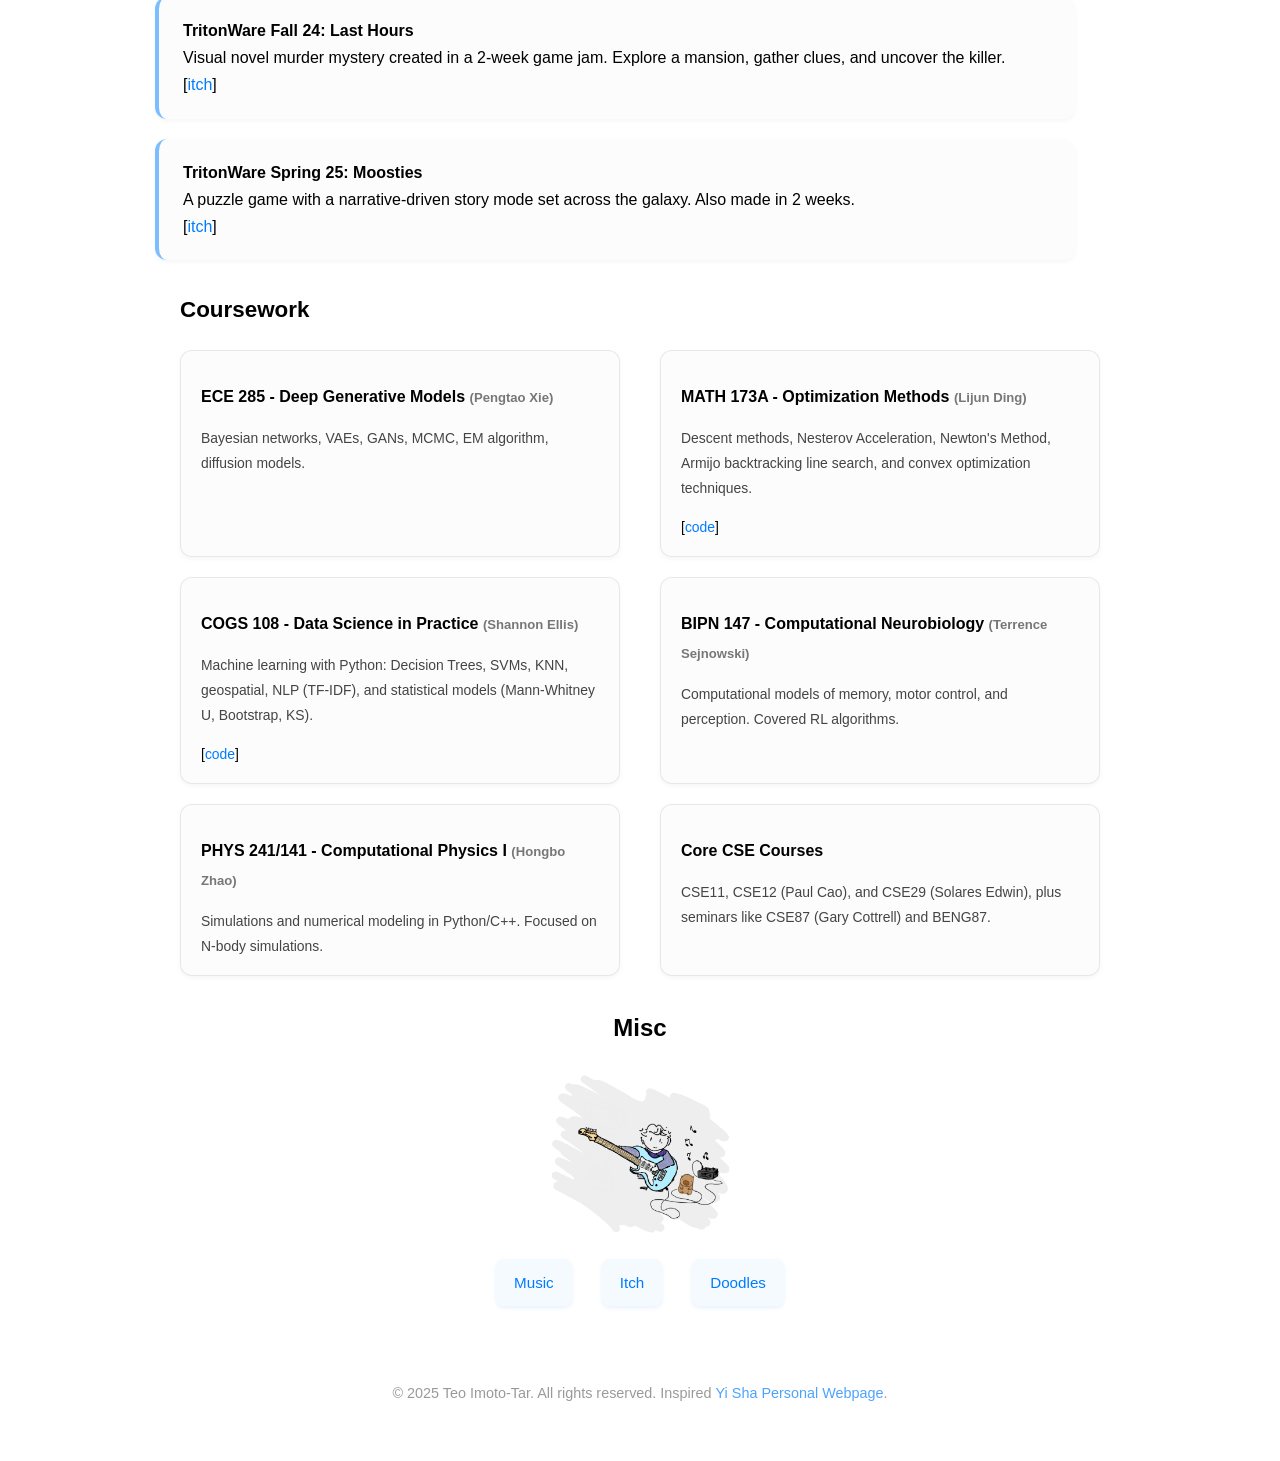
==== commit 25fee8a5: "updated website contents" ====
--- a/index.html
+++ b/index.html
@@ -22,12 +22,9 @@
                 <h1>Teo Imoto-Tar | 井本タール テオ</h1>
                 <p>My research interests align with mathematics, computer science, and neuroscience! Specifically, data analysis and computer vision applied to biomedical imaging.</p>
                 <p>
-                    I am an undergraduate at the University of California San Diego searching for a lab. 
-                    I have conducted data analysis projects dealing with fMRI data. 
-                    I enjoy the conceptual aspects of data processing and iteratively refining models to achieve optimal results.
-                    These interests will be taking me abroad at Kyoto University, where 
-                    <a href="https://github.com/KamitaniLab" target="_blank" class="inline-link">Kamitani Lab</a> 
-                    resides, the inspiration for much of my work.
+                    I am an undergraduate student at the University of California, San Diego, currently seeking research opportunities in a lab. 
+
+                    I have a strong programming background, with experience developing startup backends using Firebase and AWS, working with microcontrollers for the Micromouse robotics competition, participating in hackathons and game jams (using Unity and Ren'Py), and building data analysis projects in notebook environments. Most recently, I have been leading an fMRI-to-image generation project as part of ECE 285, a graduate-level course, which I plan to submit to the UCSD Undergraduate Tech Conference.
                 </p>
                 <p>
                     In my free time, I love making music! 
@@ -39,7 +36,7 @@
                     <a href="https://github.com/teooi">
                         <img src="images/github-logo.png" alt="GitHub" class="github-logo">
                     </a>
-                    <a href="https://drive.google.com/file/d/1elG1N_GivYynRTJnA8LWXSG4OLt0GSvg/view?usp=drive_link">CV</a>
+                    <a href="https://drive.google.com/file/d/1elG1N_GivYynRTJnA8LWXSG4OLt0GSvg/view?usp=drive_link">Resume</a>
                 </div>
             </div>
         </section>
@@ -53,7 +50,7 @@
                 <div class="project-text">
                   <h3>BRAID: Brain Representation to Artificial Image via Diffusion</h3>
                   <p>
-                    A cross-modal fMRI-to-image reconstruction model that generates images from brain activity using a diffusion-based generative pipeline. BRAID focuses on generalizable and interpretable visual decoding without auxiliary data or subject-specific training. 
+                    A cross-modal fMRI-to-image reconstruction model that generates images from brain activity using a diffusion-based generative pipeline. 
                   </p>
                   <div class="project-links">
                     <span class="bracket">[</span><a href="https://github.com/teooi/banana-brain-project">code</a><span class="bracket">]</span>
@@ -62,7 +59,7 @@
                 <img src="images/project1.png" alt="BRAID Project Visual" class="project-gif">
               </div>              
         
-            <!-- <div class="project">
+            <div class="project">
                 <div class="project-text">
                     <h3>User Recommendation with FAISS and Firestore</h3>
                     <p>
@@ -77,8 +74,8 @@
                         <span class="bracket">[</span><a href="https://colab.research.google.com/drive/1u8YWpkzm4wPidnpswnSAYh4k8OkJRjZP?usp=sharing">code</a><span class="bracket">]</span>
                     </div>
                 </div>
-                <img src="images/recommending-system-plot.png" alt="User Rec" class="project-gif">
-            </div> -->
+                <!-- <img src="images/recommending-system-plot.png" alt="User Rec" class="project-gif"> -->
+            </div>
         </section>  
 
         <!-- Events Section -->
@@ -97,7 +94,8 @@
                     <span class="bracket">[</span><a href="https://teooi.itch.io/last-hours" target="_blank">itch</a><span class="bracket">]</span>
                 </li>
                 <li>
-                    <strong>TritonWare Spring 25: Moosties</strong>A puzzle game with a story mode where you explore the galaxy. You play as Spirit, helping a Musician sort through her dreams and piece together parts of her past.<br>
+                    <strong>TritonWare Spring 25: Moosties</strong>A puzzle game with a narrative-driven story mode set across the galaxy. Also made in 2 weeks. 
+                    <br>
                     <span class="bracket">[</span><a href="https://bmen.itch.io/mootsies" target="_blank">itch</a><span class="bracket">]</span>
                 </li>
             </ul>
@@ -142,7 +140,7 @@
                     <div class="course-text">
                         <h3>PHYS 241/141 - Computational Physics I <span class="instructor">(Hongbo Zhao)</span></h3>
                         <p>Simulations and numerical modeling in Python/C++. Focused on N-body simulations.</p>
-                        <p><span class="bracket">[</span><a href="https://colab.research.google.com/drive/1GfSQRMckCEhZ-2vHjZ37QWXEpIgXImDG?usp=sharing" target="_blank">code</a><span class="bracket">]</span></p>
+                        <!-- <p><span class="bracket">[</span><a href="https://colab.research.google.com/drive/1GfSQRMckCEhZ-2vHjZ37QWXEpIgXImDG?usp=sharing" target="_blank">code</a><span class="bracket">]</span></p> -->
                     </div>
                 </div>
         
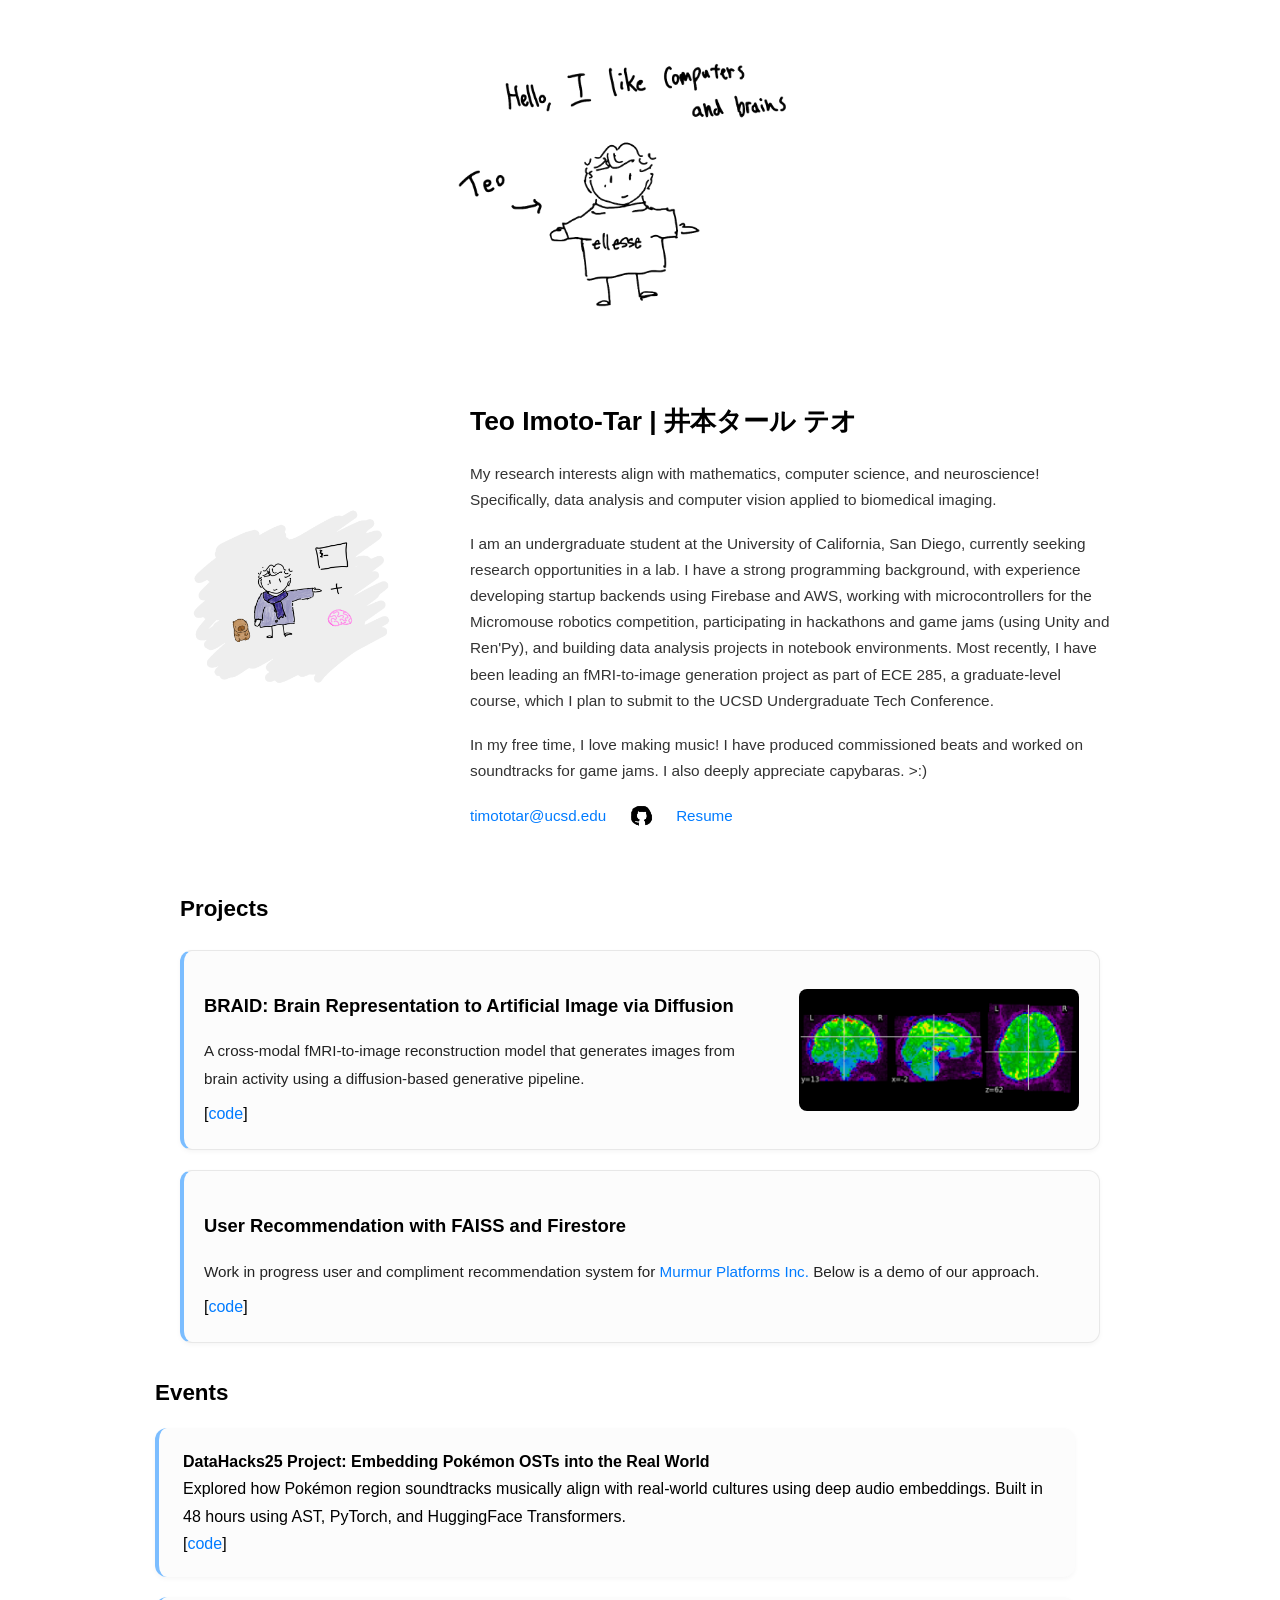
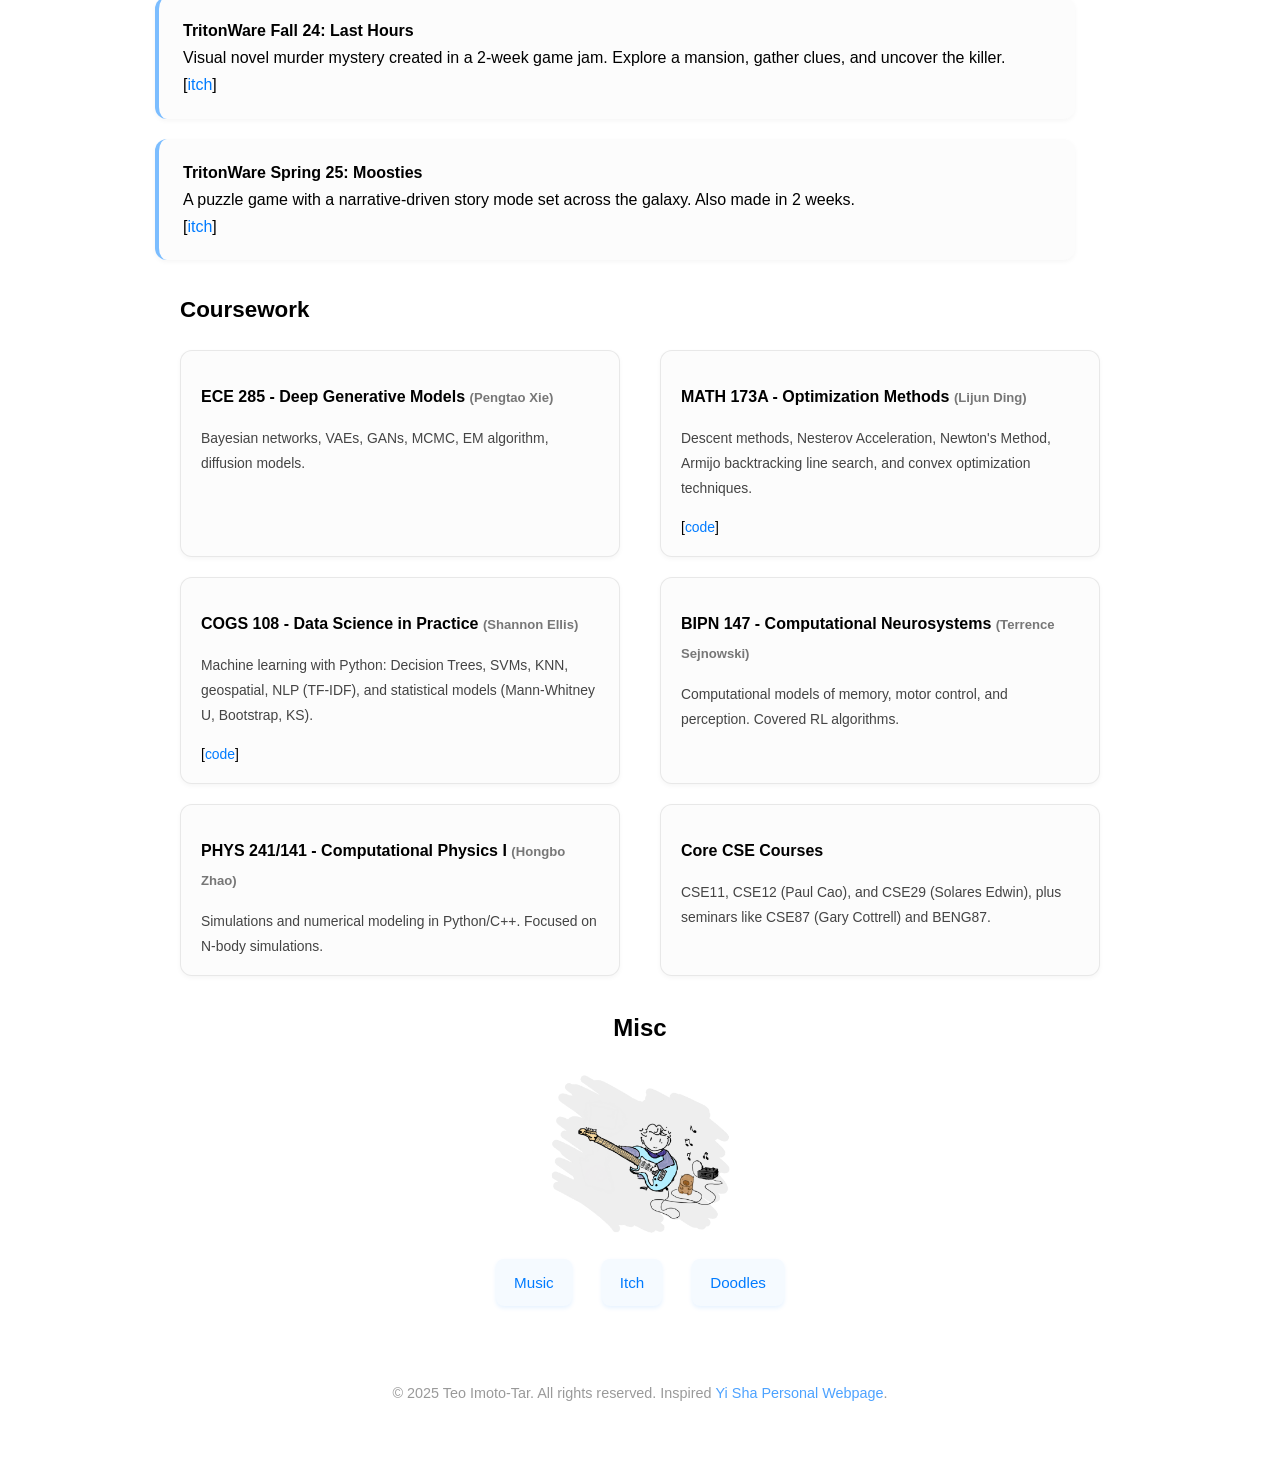
==== commit 91659b10: "minor spelling" ====
--- a/index.html
+++ b/index.html
@@ -36,7 +36,7 @@
                     <a href="https://github.com/teooi">
                         <img src="images/github-logo.png" alt="GitHub" class="github-logo">
                     </a>
-                    <a href="https://drive.google.com/file/d/1elG1N_GivYynRTJnA8LWXSG4OLt0GSvg/view?usp=drive_link">Resume</a>
+                    <a href="https://drive.google.com/file/d/10lu-NINqIhKndrGG-VZK7bMQi312LLY5/view">Resume</a>
                 </div>
             </div>
         </section>
@@ -131,7 +131,7 @@
         
                 <div class="course">
                     <div class="course-text">
-                        <h3>BIPN 147 - Computational Neurobiology <span class="instructor">(Terrence Sejnowski)</span></h3>
+                        <h3>BIPN 147 - Computational Neurosystems <span class="instructor">(Terrence Sejnowski)</span></h3>
                         <p>Computational models of memory, motor control, and perception. Covered RL algorithms.</p>
                     </div>
                 </div>
